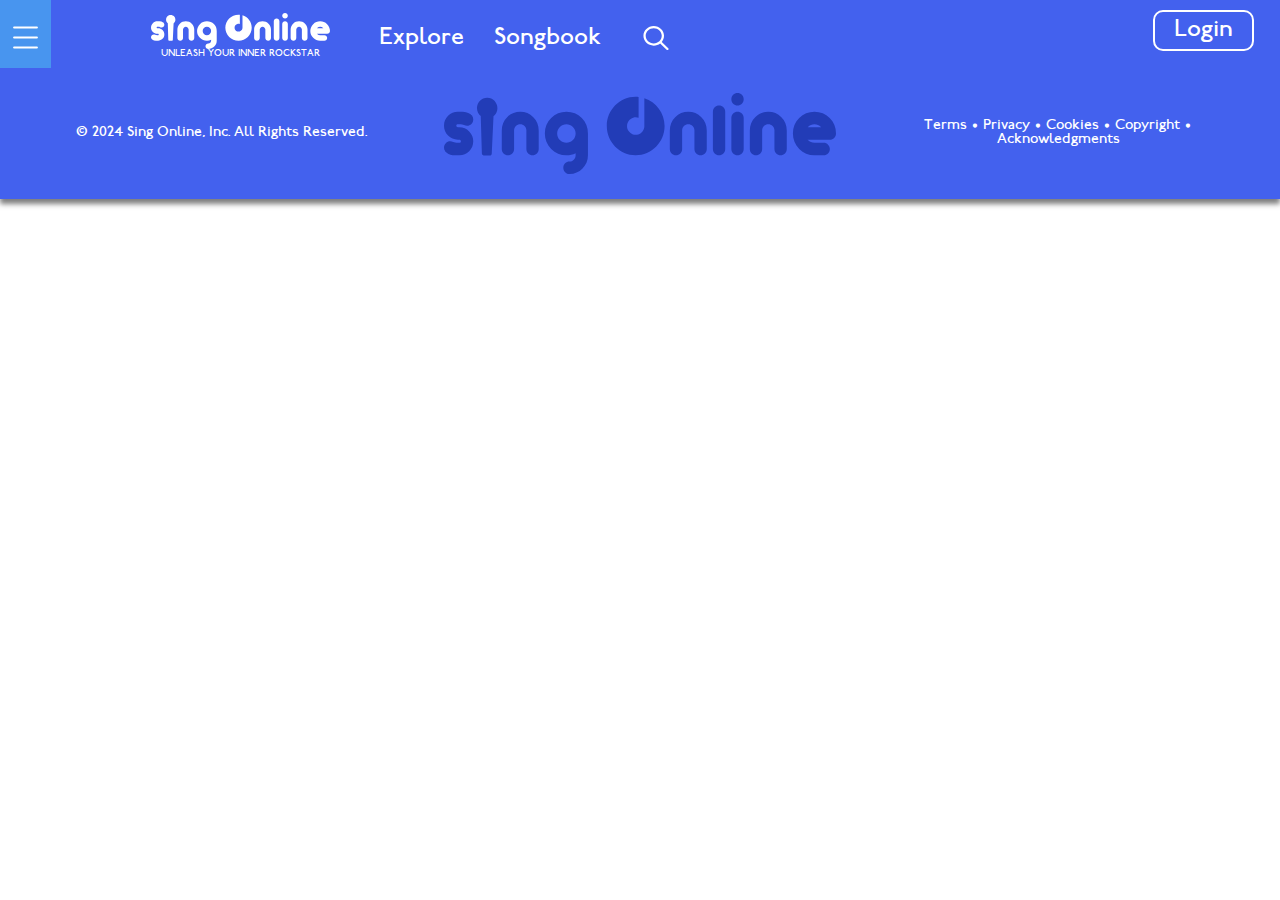
==== albums.html @ 4e918cba "explore" ====
<!DOCTYPE html>
<html lang="en">
<head>
    <meta charset="UTF-8">
    <meta name="viewport" content="width=device-width, initial-scale=1.0">
    <title>Explore</title>
    <link rel="stylesheet" href="assets/css/scss/main.css">
    <script src="assets/js/index.js" defer></script>
</head>
<body>
    <header>
        <nav>
            <div class="menu">
                <img src="assets/images/icons/menu.svg" id="menuIcon" alt="">
                <div class="togglemenu" id="togglemenu">
                    <img src="assets/images/icons/cancel.svg" id="closeMenu" alt="">
                    <div class="links">
                        <a class="disable" href="explore.html">Explore</a>
                        <a class="disable" href="songbook.html">Songbook</a>
                        <div>
                        <a  href="artists.html">All Artists</a>
                        <a  href="songs.html">All Songs</a>
                        <a  href="albums.html">All Albums</a>
                </div>
                    </div>
                </div>
            </div>
            <div class="headerlogo">
                <a href="index.html"><img src="assets/images/logo.svg" alt=""></a>
                <h2>UNLEASH YOUR INNER ROCKSTAR</h2>
            </div>
            <div class="navigation">
                <a href="">Explore</a>
                <a href="">Songbook</a>
                <img id="search" src="assets/images/icons/search white.svg" alt="">
                <input type="text" id="searchbar" class="search-bar" placeholder="Search...">
            </div>
            <div class="login">
                <button>Login</button>
            </div>
        </nav>
    </header>
    <main>

    </main>
    <footer>
        <p>© 2024 Sing Online, Inc. All Rights Reserved.</p>
        <img src="assets/images/logoBlue.svg" alt="">
        <p>Terms • Privacy • Cookies • Copyright • Acknowledgments</p>
    </footer>
</body>
</html>
---- assets/css/scss/main.css ----
main, main .hero, main .fun h3, main .fun h4, main .fun .buttonBox button, main .bubbles, main .artists, main .artists button, footer p, header nav, header nav .headerlogo h2, header nav .navigation .search-bar, header nav .login button {
  font-family: "normal", serif;
}

main .heading h2, main .fun h2, main .bubbles h2, main .bubbles .gridTwo h3, main .artists h2, main .artists .gridThree h3 {
  font-family: "heavy", serif;
}

main .hero {
  background: rgb(54, 82, 215);
  background: linear-gradient(106deg, rgb(54, 82, 215) 0%, rgb(114, 9, 183) 100%);
}

main .fun, main .artists {
  background: rgb(54, 82, 215);
  background: linear-gradient(180deg, rgb(54, 82, 215) 0%, rgb(58, 12, 163) 70%);
}

main .containers {
  background: rgb(114, 9, 183);
  background: linear-gradient(45deg, rgb(114, 9, 183) 0%, rgb(54, 82, 215) 100%);
}

footer, header {
  box-shadow: 0px 5px 5px 0px rgba(84, 84, 84, 0.75);
  -webkit-box-shadow: 0px 5px 5px 0px rgba(84, 84, 84, 0.75);
  -moz-box-shadow: 0px 5px 5px 0px rgba(84, 84, 84, 0.75);
}

main .fun {
  box-shadow: inset 0px -4px 5px 0px rgba(0, 0, 0, 0.75);
}

main .hero, main .artists {
  box-shadow: inset 0px 4px 5px 0px rgba(0, 0, 0, 0.75);
}

header nav {
  background-color: #4361EE;
  display: flex;
  flex-direction: row;
  justify-content: space-between;
  position: relative;
}
header nav .menu {
  background-color: #4895EF;
}
header nav .menu img {
  width: 5vw;
  padding: 5vw;
  margin-top: 2vw;
}
header nav .headerlogo img {
  width: 45vw;
  padding-top: 2vw;
}
header nav .headerlogo h2 {
  font-weight: 300;
  font-size: 3vw;
  color: #FFFFFF;
  margin-top: 0;
  text-align: center;
}
header nav .navigation a {
  color: #FFFFFF;
  text-decoration: none;
  font-weight: 500;
  display: none;
}
header nav .navigation img {
  width: 7vw;
  margin-top: 5vw;
  margin-left: 4vw;
  margin-right: 0;
  cursor: pointer;
}
header nav .navigation .search-bar {
  font-size: 5vw;
  display: none;
  padding: 2vw;
  position: absolute;
  width: 50vw;
  left: 25%;
  top: 100%;
  border-radius: 8px;
  border: solid 2px #3A0CA3;
}
header nav .login button {
  margin-top: 4vw;
  padding: 1vw 2vw;
  border: solid white 2px;
  border-radius: 5px;
  background-color: #4361EE;
  color: #FFFFFF;
  font-size: 5vw;
  margin-right: 2vw;
  margin-left: 0;
}
header nav .login button:hover {
  background-color: #FFFFFF;
  color: #4361EE;
}
@media (min-width: 800px) {
  header nav .menu img {
    width: 4vw;
    padding: 2vw;
    margin-top: 1vw;
  }
  header nav .headerlogo {
    width: -moz-fit-content;
    width: fit-content;
  }
  header nav .headerlogo img {
    width: 25vw;
    margin: auto;
    display: block;
  }
  header nav .headerlogo h2 {
    font-size: 1.7vw;
    text-align: center;
  }
  header nav .navigation {
    width: -moz-fit-content;
    width: fit-content;
    margin-right: 8vw;
  }
  header nav .navigation a {
    display: inline-block;
    font-size: 3vw;
    padding: 1vw;
    margin-top: 0;
  }
  header nav .navigation img {
    width: 3vw;
    padding: 2vw;
    margin: 0;
    margin-top: 2vw;
    margin-bottom: -2.5vw;
  }
  header nav .navigation .search-bar {
    font-size: 2vw;
    padding: 1.5vw;
    width: 40vw;
    left: 30%;
  }
  header nav .login button {
    font-size: 3vw;
    border-width: 4px;
    border-radius: 10px;
    padding: 1vw 3vw;
    margin-top: 2vw;
    padding-bottom: 1.2vw;
  }
}
@media (min-width: 1100px) {
  header nav .menu img {
    width: 2vw;
    margin-top: 1vw;
    padding: 1vw;
  }
  header nav .headerlogo {
    margin-left: -20vw;
    margin-top: -1vw;
  }
  header nav .headerlogo img {
    width: 14vw;
  }
  header nav .headerlogo h2 {
    font-size: 0.8vw;
  }
  header nav .navigation {
    margin-left: -25vw;
    margin-top: -2vw;
  }
  header nav .navigation a {
    font-size: 2vw;
  }
  header nav .navigation img {
    width: 2vw;
  }
  header nav .navigation .search-bar {
    top: 25%;
    padding: 0.7vw;
    font-size: 1.5vw;
    border-radius: 20px;
    width: 25vw;
    left: 54%;
  }
  header nav .login button {
    font-size: 2vw;
    padding: 0.5vw 1.5vw;
    margin-top: 0.8vw;
    border-width: 2px;
  }
}
@media (min-width: 1400px) {
  header nav .menu img {
    width: 1.5vw;
    padding: 1vw;
    margin-top: 0.8vw;
  }
  header nav .headerlogo {
    margin-left: -40vw;
  }
  header nav .headerlogo img {
    width: 12vw;
  }
  header nav .headerlogo h2 {
    font-size: 0.7vw;
  }
  header nav .navigation {
    margin-top: -2.2vw;
    margin-left: -40vw;
  }
  header nav .navigation a {
    font-size: 1.4vw;
  }
  header nav .navigation img {
    width: 1.6vw;
  }
  header nav .navigation .search-bar {
    font-size: 1.3vw;
    padding: 0.5vw;
    left: 41%;
  }
  header nav .login button {
    font-size: 1.4vw;
    padding: 0.3vw 1vw;
    margin-top: 1vw;
    border-width: 3px;
  }
}

footer {
  background-color: #4361EE;
  display: grid;
  align-items: center;
  justify-content: center;
  gap: 5vw;
  grid-template-columns: repeat(3, 1fr);
  grid-template-rows: repeat(1, 1fr);
  text-align: center;
}
footer img {
  width: 100%;
}
footer p {
  color: #FFFFFF;
  font-size: 3vw;
}
@media (min-width: 800px) {
  footer p {
    font-size: 2vw;
  }
}
@media (min-width: 1100px) {
  footer {
    padding: 2vw 2vw;
    gap: 2vw;
    text-align: center;
  }
  footer p {
    font-size: 1.2vw;
  }
}
@media (min-width: 1400px) {
  footer {
    gap: 3vw;
  }
  footer p {
    font-size: 1.1vw;
  }
}

.togglemenu {
  display: none;
  position: absolute;
  background-color: #4895EF;
}
.togglemenu .links {
  width: 100vw;
  display: flex;
  flex-direction: column;
}
.togglemenu .links a {
  color: #FFFFFF;
  text-decoration: none;
  font-size: 6vw;
  padding: 1vw 0 1vw 6vw;
}
.togglemenu .links div {
  display: flex;
  flex-direction: column;
  background-color: #223CB7;
  padding-bottom: 5vw;
}
@media (min-width: 800px) {
  .togglemenu {
    filter: drop-shadow(1px 1px 15px rgba(0, 0, 0, 0.5490196078));
  }
  .togglemenu .links {
    width: 70vw;
  }
  .togglemenu .links div {
    display: flex;
    flex-direction: row;
    padding-top: 2vw;
    padding-bottom: 2vw;
  }
  .togglemenu .links .disable {
    display: none;
  }
  .togglemenu .links a {
    font-size: 3vw;
  }
}
@media (min-width: 1100px) {
  .togglemenu .links {
    width: 50vw;
  }
  .togglemenu .links a {
    font-size: 2vw;
  }
}
@media (min-width: 1400px) {
  .togglemenu .links {
    width: 35vw;
  }
  .togglemenu .links a {
    font-size: 1.5vw;
    padding: 0.5vw 2vw;
  }
}

main .hero .logo {
  width: 70%;
  display: block;
  margin: auto;
  padding-top: 10vw;
}
main .hero h2 {
  text-align: center;
  font-size: 3vw;
  color: #FFFFFF;
  font-weight: 300;
}
main .hero .sw {
  width: 90%;
  display: block;
  margin: auto;
  padding-bottom: 10vw;
}
main .fun {
  padding-top: 2vw;
  padding-bottom: 12vw;
  margin: auto;
  color: #FFFFFF;
}
main .fun h2 {
  text-align: center;
  font-size: 6vw;
}
main .fun h3 {
  text-align: center;
  font-size: 4vw;
  font-weight: 300;
  margin-top: -3vw;
  margin-bottom: 8vw;
}
main .fun .gridOne {
  display: grid;
  align-items: center;
  justify-content: center;
  gap: 2vw;
  grid-template-columns: repeat(2, 1fr);
  grid-template-rows: repeat(2, 1fr);
  text-align: center;
  margin: 4vw 5vw;
}
main .fun .gridOne h2 {
  font-size: 5vw;
  margin-top: 0;
}
main .fun .gridOne h3 {
  font-size: 4vw;
  font-weight: 400;
  margin-top: -3vw;
}
main .fun .gridOne img {
  width: 100%;
}
main .fun .gridOne .stats {
  display: flex;
  width: 25vw;
  justify-content: space-between;
  margin: auto;
  margin-top: -10vw;
}
main .fun .gridOne .stats img {
  width: 3vw;
  margin-left: -2vw;
}
main .fun .gridOne .stats h4 {
  font-size: 4vw;
  font-weight: 300;
}
main .fun .buttonBox button {
  background-color: transparent;
  border: solid 2px #FFFFFF;
  border-radius: 5px;
  padding: 1vw 3vw;
  font-size: 4vw;
  margin: auto;
  display: block;
}
main .fun .buttonBox button a {
  color: #FFFFFF;
  text-decoration: none;
}
main .fun .buttonBox button a:hover {
  color: #3A0CA3;
}
main .fun .buttonBox button:hover {
  background-color: #FFFFFF;
  color: #3A0CA3;
}
main .bubbles {
  text-align: center;
  padding: 5vw 0;
}
main .bubbles h2 {
  color: #3A0CA3;
  font-size: 6vw;
  margin-bottom: 1vw;
}
main .bubbles h3 {
  font-size: 3.5vw;
  font-weight: 400;
  color: #4895EF;
  margin-top: 0;
}
main .bubbles .gridTwo {
  display: grid;
  align-items: center;
  justify-content: center;
  gap: 5vw;
  grid-template-columns: repeat(1, 1fr);
  grid-template-rows: repeat(3, 1fr);
  text-align: center;
  margin: 4vw 15vw;
}
main .bubbles .gridTwo img {
  width: 100%;
}
main .bubbles .gridTwo h3 {
  color: #000000;
  margin-bottom: 0.5vw;
}
main .bubbles .gridTwo h4 {
  font-weight: 300;
  color: #5B5B5B;
  margin-top: 0;
}
main .artists {
  text-align: center;
  padding: 4vw;
  color: #FFFFFF;
}
main .artists h2 {
  text-align: center;
  font-size: 6vw;
}
main .artists h3 {
  text-align: center;
  font-size: 4vw;
  font-weight: 300;
  margin-top: -3vw;
  margin-bottom: 8vw;
}
main .artists .gridThree {
  display: grid;
  align-items: center;
  justify-content: center;
  gap: 5vw;
  grid-template-columns: repeat(2, 1fr);
  grid-template-rows: repeat(2, 1fr);
  text-align: center;
}
main .artists .gridThree img {
  width: 100%;
}
main .artists .gridThree h3 {
  margin-top: 0;
  font-size: 4vw;
}
main .artists button {
  background-color: transparent;
  border: solid 2px #FFFFFF;
  border-radius: 5px;
  padding: 1vw 3vw;
  font-size: 4vw;
  margin: auto;
  display: block;
}
main .artists button a {
  color: #FFFFFF;
  text-decoration: none;
}
main .artists button a:hover {
  color: #3A0CA3;
}
main .artists button:hover {
  background-color: #FFFFFF;
}
@media (min-width: 800px) {
  main .hero .logo {
    width: 60vw;
  }
  main .hero h2 {
    font-size: 2.2vw;
  }
  main .hero .sw {
    width: 70%;
  }
  main .fun {
    padding: 6vw 1vw;
  }
  main .fun h2 {
    font-size: 4vw;
  }
  main .fun h3 {
    font-size: 3vw;
  }
  main .fun .gridOne {
    display: grid;
    align-items: center;
    justify-content: center;
    gap: 5vw;
    grid-template-columns: repeat(2, 1fr);
    grid-template-rows: repeat(2, 1fr);
    text-align: center;
    padding: 1vw 10vw;
  }
  main .fun .gridOne h2 {
    font-size: 4vw;
  }
  main .fun .gridOne h3 {
    font-size: 3vw;
  }
  main .fun .gridOne .stats {
    width: 18vw;
  }
  main .fun .gridOne .stats h4 {
    font-size: 2.5vw;
  }
  main .fun .gridOne .stats img {
    width: 2.3vw;
    margin-left: -3vw;
  }
  main .fun .buttonBox button {
    font-size: 2.5vw;
  }
  main .bubbles h2 {
    font-size: 4vw;
  }
  main .bubbles h3 {
    font-size: 2.8vw;
  }
  main .bubbles .gridTwo {
    display: grid;
    align-items: center;
    justify-content: center;
    gap: 2vw;
    grid-template-columns: repeat(3, 1fr);
    grid-template-rows: repeat(1, 1fr);
    text-align: center;
    margin: 4vw 4vw;
  }
  main .bubbles .gridTwo h3 {
    font-size: 2vw;
  }
  main .bubbles .gridTwo h4 {
    font-size: 2vw;
  }
  main .artists {
    padding: 6vw 1vw;
  }
  main .artists h2 {
    font-size: 4vw;
  }
  main .artists h3 {
    font-size: 3vw;
  }
  main .artists .gridThree {
    display: grid;
    align-items: center;
    justify-content: center;
    gap: 5vw;
    grid-template-columns: repeat(2, 1fr);
    grid-template-rows: repeat(2, 1fr);
    text-align: center;
    padding: 1vw 10vw;
  }
  main .artists .gridThree h3 {
    margin-bottom: 3vw;
  }
  main .artists button {
    font-size: 2.5vw;
  }
}
@media (min-width: 1100px) {
  main .hero .logo {
    width: 45vw;
    padding-top: 5vw;
  }
  main .hero h2 {
    font-size: 2vw;
    margin-top: 0;
  }
  main .hero .sw {
    width: 60vw;
    padding-bottom: 5vw;
  }
  main .fun {
    padding: 4vw 0;
  }
  main .fun h2 {
    font-size: 3.5vw;
  }
  main .fun h3 {
    font-size: 3vw;
  }
  main .fun .gridOne {
    display: grid;
    align-items: center;
    justify-content: center;
    gap: 3vw;
    grid-template-columns: repeat(4, 1fr);
    grid-template-rows: repeat(1, 1fr);
    text-align: center;
    padding: 1vw 5vw;
    margin: 0;
    margin-top: -3vw;
  }
  main .fun .gridOne h2 {
    font-size: 2.5vw;
  }
  main .fun .gridOne h3 {
    font-size: 2vw;
    margin-top: -2vw;
  }
  main .fun .gridOne .stats {
    width: 15vw;
    text-align: center;
  }
  main .fun .gridOne .stats h4 {
    font-size: 2vw;
  }
  main .fun .gridOne .stats img {
    width: 1.9vw;
    margin-left: -2.5vw;
  }
  main .fun .buttonBox button {
    font-size: 2vw;
    border-width: 4px;
  }
  main .bubbles {
    padding: 2vw 0;
  }
  main .bubbles h2 {
    font-size: 3.5vw;
  }
  main .bubbles h3 {
    font-size: 2.2vw;
  }
  main .bubbles .gridTwo {
    gap: 6vw;
    padding: 2vw 2vw;
    margin: 2vw 2vw;
  }
  main .artists {
    padding: 4vw 0;
  }
  main .artists h2 {
    font-size: 3.5vw;
  }
  main .artists h3 {
    font-size: 3vw;
  }
  main .artists .gridThree {
    display: grid;
    align-items: center;
    justify-content: center;
    gap: 3vw;
    grid-template-columns: repeat(4, 1fr);
    grid-template-rows: repeat(1, 1fr);
    text-align: center;
    padding: 1vw 5vw;
    margin: 0;
    margin-top: -3vw;
  }
  main .artists .gridThree h3 {
    font-size: 2vw;
  }
  main .artists button {
    font-size: 2vw;
    border-width: 4px;
  }
}
@media (min-width: 1400px) {
  main .hero .logo {
    width: 30vw;
    padding-top: 3vw;
  }
  main .hero h2 {
    font-size: 1.5vw;
  }
  main .hero .sw {
    width: 50vw;
    padding-bottom: 3vw;
  }
  main .fun {
    padding: 3vw 2vw;
  }
  main .fun h2 {
    font-size: 2.5vw;
  }
  main .fun h3 {
    font-size: 2vw;
    margin-top: -2vw;
  }
  main .fun .gridOne {
    margin-top: -5vw;
    padding: 1vw 16vw;
  }
  main .fun .gridOne h2 {
    font-size: 1.9vw;
  }
  main .fun .gridOne h3 {
    font-size: 1.5vw;
    margin-top: -1.5vw;
  }
  main .fun .gridOne .stats {
    margin-top: -9.5vw;
    width: 10vw;
  }
  main .fun .gridOne .stats h4 {
    font-size: 1.5vw;
  }
  main .fun .gridOne .stats img {
    width: 1.4vw;
    margin-left: -0.5vw;
  }
  main .fun .buttonBox button {
    font-size: 1.5vw;
  }
  main .bubbles h2 {
    font-size: 2.5vw;
  }
  main .bubbles h3 {
    font-size: 2vw;
  }
  main .bubbles .gridTwo {
    padding: 2vw 14vw;
    gap: 3vw;
  }
  main .bubbles .gridTwo h3 {
    font-size: 1.5vw;
  }
  main .bubbles .gridTwo h4 {
    font-size: 1.3vw;
  }
  main .artists {
    padding: 2vw 2vw;
  }
  main .artists h2 {
    font-size: 2.5vw;
  }
  main .artists h3 {
    font-size: 2vw;
    margin-top: -2vw;
    margin-bottom: 5vw;
  }
  main .artists .gridThree {
    padding: 1vw 16vw;
  }
  main .artists .gridThree h3 {
    font-size: 1.5vw;
  }
  main .artists button {
    font-size: 1.5vw;
  }
}

main .heading {
  text-align: center;
  padding: 2vw;
}
main .heading h2 {
  color: #3A0CA3;
  font-size: 7vw;
}
main .heading h3 {
  color: #5B5B5B;
  font-size: 4vw;
}
main .containers {
  overflow-x: auto;
  margin: 5vw 0;
  text-align: center;
  padding: 0 5vw;
}
main .containers h2 {
  text-align: left;
  color: #FFFFFF;
}
main .containers div {
  display: grid;
  align-items: center;
  justify-content: center;
  gap: 3vw;
  grid-template-columns: repeat(4, 1fr);
  grid-template-rows: repeat(1, 1fr);
  text-align: center;
  width: -moz-fit-content;
  width: fit-content;
}
main .containers div div {
  display: flex;
  flex-direction: column;
}
main .containers div div h3 {
  color: #FFFFFF;
  font-size: 4.5vw;
  margin-top: 0;
}
main .containers div div h4 {
  color: #FFFFFF;
  font-weight: 100;
  margin-top: -5vw;
}
main .containers div div .stats2 {
  display: flex;
  flex-direction: row;
  color: #FFFFFF;
  margin-top: -10vw;
}
main .containers div div .stats2 h5 {
  font-size: 3vw;
  margin-right: -1vw;
}
main .containers div div .stats2 img {
  width: 3vw;
}
@media (min-width: 800px) {
  main .heading {
    padding: 1vw 10vw;
  }
  main .heading h2 {
    font-size: 4vw;
  }
  main .heading h3 {
    font-size: 3vw;
  }
  main .containers h2 {
    font-size: 4vw;
  }
  main .containers div {
    gap: 1vw;
  }
  main .containers div div h3 {
    font-size: 3vw;
  }
  main .containers div div h4 {
    font-size: 2vw;
    margin-top: -3vw;
  }
  main .containers div div .stats2 {
    margin-top: -5vw;
  }
  main .containers div div .stats2 h5 {
    font-size: 2vw;
    margin-right: -0.5vw;
  }
  main .containers div div .stats2 img {
    width: 2vw;
  }
}
@media (min-width: 1100px) {
  main .heading h2 {
    font-size: 3.5vw;
  }
  main .heading h3 {
    font-size: 2vw;
    margin-top: -1vw;
  }
  main .containers h2 {
    font-size: 3vw;
  }
  main .containers div {
    gap: 3vw;
  }
  main .containers div div h3 {
    font-size: 2.2vw;
    margin-top: -2vw;
  }
  main .containers div div h4 {
    font-size: 1.8vw;
    margin-top: -5vw;
  }
  main .containers div div .stats2 {
    margin-top: -8vw;
  }
  main .containers div div .stats2 h5 {
    font-size: 1.8vw;
    margin-right: -2vw;
  }
}
@media (min-width: 1400px) {
  main .heading {
    padding: 0.5vw;
  }
  main .heading h2 {
    font-size: 3vw;
  }
  main .heading h3 {
    font-size: 1.5vw;
  }
  main .containers {
    margin: 2vw 0;
  }
  main .containers h2 {
    font-size: 2vw;
  }
  main .containers div {
    gap: 3.5vw;
    padding: 0 7vw;
  }
  main .containers div div {
    padding: 0;
  }
  main .containers div div h3 {
    font-size: 1.8vw;
    margin-top: -2.5vw;
  }
  main .containers div div h4 {
    font-size: 1.5vw;
  }
  main .containers div div .stats2 {
    margin-top: -7vw;
    gap: 1.5vw;
  }
  main .containers div div .stats2 h5 {
    font-size: 1.2vw;
    margin-right: -1vw;
  }
  main .containers div div .stats2 img {
    width: 1.4vw;
  }
}

@font-face {
  font-family: "heavy";
  src: url("../scss/fonts/P22 Underground W01 Heavy.ttf") format("truetype");
  font-weight: normal;
  font-style: normal;
}
@font-face {
  font-family: "normal";
  src: url("../scss/fonts/P22 Johnston Underground Regular.ttf") format("truetype");
  font-weight: normal;
  font-style: normal;
}
body {
  margin: auto;
}
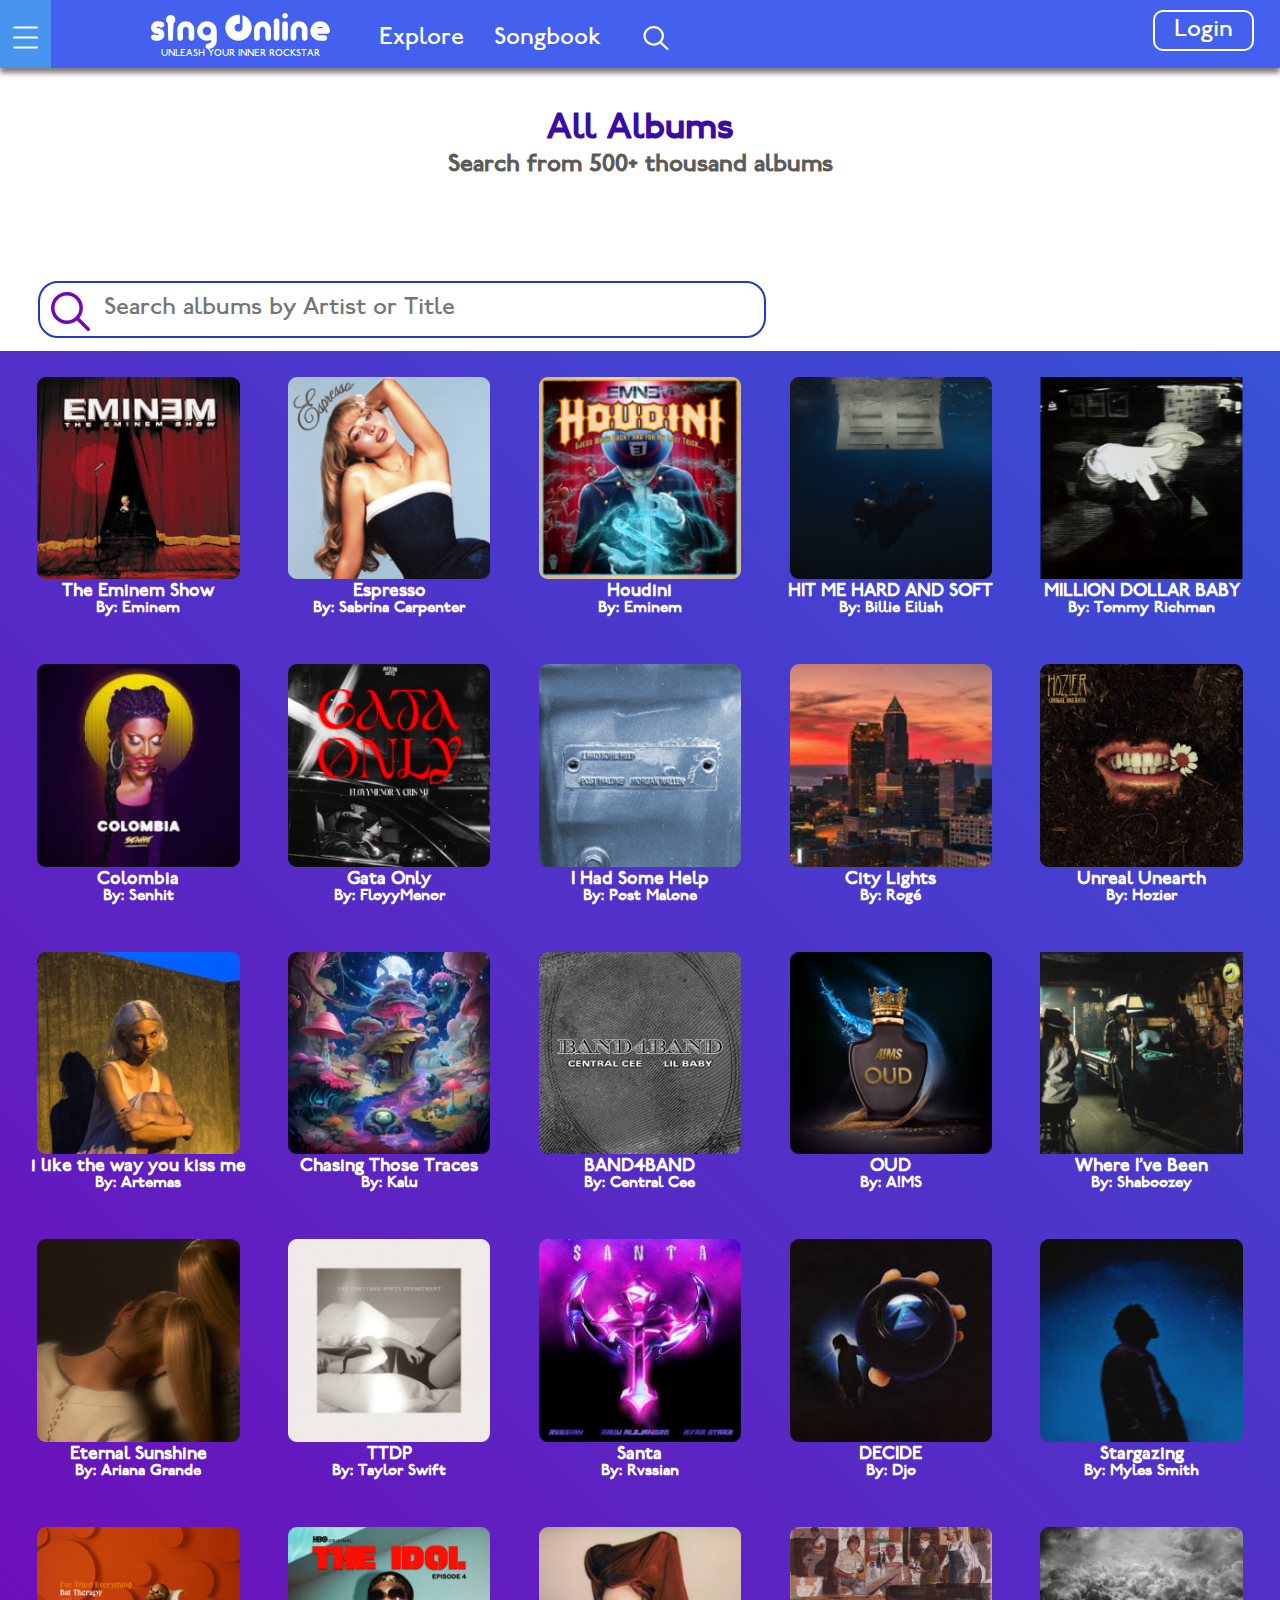
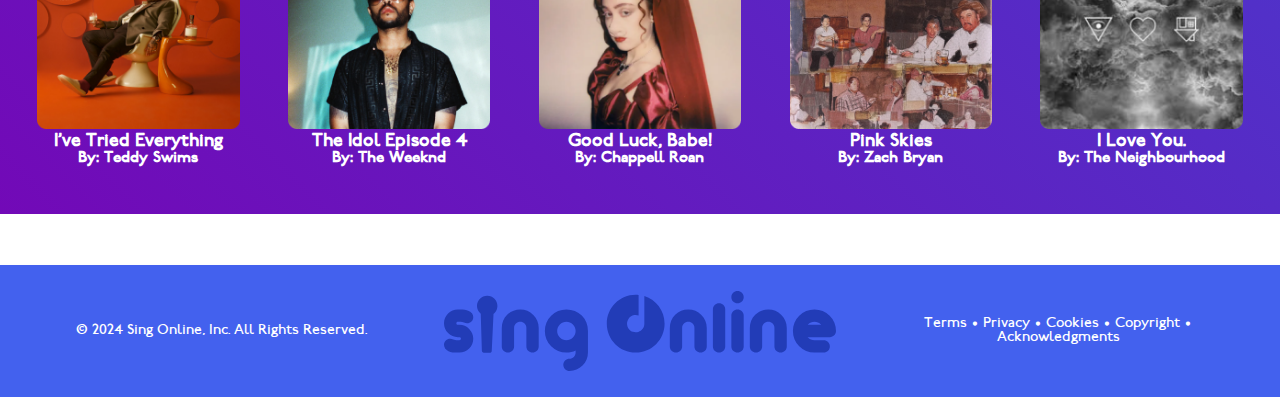
==== commit e435b606: "final" ====
--- a/albums.html
+++ b/albums.html
@@ -3,7 +3,8 @@
 <head>
     <meta charset="UTF-8">
     <meta name="viewport" content="width=device-width, initial-scale=1.0">
-    <title>Explore</title>
+    <title>Albums</title>
+        <link rel="icon" type="image/png" href="./assets/images/icons/favicon.svg">
     <link rel="stylesheet" href="assets/css/scss/main.css">
     <script src="assets/js/index.js" defer></script>
 </head>
@@ -30,8 +31,8 @@
                 <h2>UNLEASH YOUR INNER ROCKSTAR</h2>
             </div>
             <div class="navigation">
-                <a href="">Explore</a>
-                <a href="">Songbook</a>
+                <a href="explore.html">Explore</a>
+                <a href="songbook.html">Songbook</a>
                 <img id="search" src="assets/images/icons/search white.svg" alt="">
                 <input type="text" id="searchbar" class="search-bar" placeholder="Search...">
             </div>
@@ -41,7 +42,141 @@
         </nav>
     </header>
     <main>
-
+        <section class="text">
+            <h2>All Albums</h2>
+            <h3>Search from 500+ thousand albums</h3>
+        </section>
+        <section class="searcher">
+            <img src="assets/images/icons/purpleserach.svg" alt="">
+            <input type="text" placeholder="Search albums by Artist or Title">
+        </section>
+        <section class="gridfour">
+            <div>
+                <img src="assets/images/albums/theeminemshow.png" alt="">
+                <h3>The Eminem Show</h3>
+                <h4>By: Eminem</h4>
+            </div>
+            <div>
+                <img src="assets/images/albums/espresso.png" alt="">
+                <h3>Espresso</h3>
+                <h4>By: Sabrina Carpenter</h4>
+            </div>
+            <div>
+                <img src="assets/images/albums/houdini.png" alt="">
+                <h3>Houdini</h3>
+                <h4>By: Eminem</h4>
+            </div>
+            <div>
+                <img src="assets/images/albums/hitmehardandsoft.png" alt="">
+                <h3>HIT ME HARD AND SOFT</h3>
+                <h4>By: Billie Eilish</h4>
+            </div>
+            <div>
+                <img src="assets/images/albums/milliondollarbaby.png" alt="">
+                <h3>MILLION DOLLAR BABY</h3>
+                <h4>By: Tommy Richman</h4>
+            </div>
+            <div>
+                <img src="assets/images/albums/colombia.png" alt="">
+                <h3>Colombia</h3>
+                <h4>By: Senhit</h4>
+            </div>
+            <div>
+                <img src="assets/images/albums/gataonly.png" alt="">
+                <h3>Gata Only</h3>
+                <h4>By: FloyyMenor</h4>
+            </div>
+            <div>
+                <img src="assets/images/albums/ihadsomehelp.png" alt="">
+                <h3>I Had Some Help</h3>
+                <h4>By: Post Malone</h4>
+            </div>
+            <div>
+                <img src="assets/images/albums/citylights.png" alt="">
+                <h3>City Lights</h3>
+                <h4>By: Rogé</h4>
+            </div>
+            <div>
+                <img src="assets/images/albums/unrealunearth.png" alt="">
+                <h3>Unreal Unearth</h3>
+                <h4>By: Hozier</h4>
+            </div>
+            <div>
+                <img src="assets/images/albums/ilikethewayyoukissme.png" alt="">
+                <h3>i like the way you kiss me</h3>
+                <h4>By: Artemas</h4>
+            </div>
+            <div>
+                <img src="assets/images/albums/chasingthosetraces.png" alt="">
+                <h3>Chasing Those Traces</h3>
+                <h4>By: Kalu</h4>
+            </div>
+            <div>
+                <img src="assets/images/albums/band4band.png" alt="">
+                <h3>BAND4BAND</h3>
+                <h4>By: Central Cee</h4>
+            </div>
+            <div>
+                <img src="assets/images/albums/oud.png" alt="">
+                <h3>OUD</h3>
+                <h4>By: A!MS</h4>
+            </div>
+            <div>
+                <img src="assets/images/albums/where i've been.png" alt="">
+                <h3>Where I've Been</h3>
+                <h4>By: Shaboozey</h4>
+            </div>
+            <div>
+                <img src="assets/images/albums/eternalsunshine.png" alt="">
+                <h3>Eternal Sunshine</h3>
+                <h4>By: Ariana Grande</h4>
+            </div>
+            <div>
+                <img src="assets/images/albums/ttpd.png" alt="">
+                <h3>TTDP</h3>
+                <h4>By: Taylor Swift</h4>
+            </div>
+            <div>
+                <img src="assets/images/albums/santa.png" alt="">
+                <h3>Santa</h3>
+                <h4>By: Rvssian</h4>
+            </div>
+            <div>
+                <img src="assets/images/albums/decide.png" alt="">
+                <h3>DECIDE</h3>
+                <h4>By: Djo</h4>
+            </div>
+            <div>
+                <img src="assets/images/albums/stargazing.png" alt="">
+                <h3>Stargazing</h3>
+                <h4>By: Myles Smith</h4>
+            </div>
+            <div>
+                <img src="assets/images/albums/ivetriedeverything.png" alt="">
+                <h3>I've Tried Everything</h3>
+                <h4>By: Teddy Swims</h4>
+            </div>
+            <div>
+                <img src="assets/images/albums/theidolepisode4.png" alt="">
+                <h3>The Idol Episode 4</h3>
+                <h4>By: The Weeknd</h4>
+            </div>
+            <div>
+                <img src="assets/images/albums/goodluckbabe.png" alt="">
+                <h3>Good Luck, Babe!</h3>
+                <h4>By: Chappell Roan</h4>
+            </div>
+            <div>
+                <img src="assets/images/albums/pinkskies.png" alt="">
+                <h3>Pink Skies</h3>
+                <h4>By: Zach Bryan</h4>
+            </div>
+            <div>
+                <img src="assets/images/albums/iloveyou.png" alt="">
+                <h3>I Love You.</h3>
+                <h4>By: The Neighbourhood</h4>
+            </div>
+        </section>
     </main>
     <footer>
         <p>© 2024 Sing Online, Inc. All Rights Reserved.</p>
--- a/assets/css/scss/main.css
+++ b/assets/css/scss/main.css
@@ -1,4 +1,8 @@
-main, main .hero, main .fun h3, main .fun h4, main .fun .buttonBox button, main .bubbles, main .artists, main .artists button, footer p, header nav, header nav .headerlogo h2, header nav .navigation .search-bar, header nav .login button {
+main .searcher input::-moz-placeholder {
+  font-family: "normal", serif;
+}
+
+main .searcher input::placeholder, main, main .hero, main .fun h3, main .fun h4, main .fun .buttonBox button, main .bubbles, main .artists, main .artists button, footer p, header nav, header nav .headerlogo h2, header nav .navigation .search-bar, header nav .login button {
   font-family: "normal", serif;
 }
 
@@ -16,7 +20,7 @@
   background: linear-gradient(180deg, rgb(54, 82, 215) 0%, rgb(58, 12, 163) 70%);
 }
 
-main .containers {
+main .gridfour, main .containers {
   background: rgb(114, 9, 183);
   background: linear-gradient(45deg, rgb(114, 9, 183) 0%, rgb(54, 82, 215) 100%);
 }
@@ -276,6 +280,7 @@
   display: none;
   position: absolute;
   background-color: #4895EF;
+  z-index: 9999;
 }
 .togglemenu .links {
   width: 100vw;
@@ -927,20 +932,21 @@
     font-size: 1.5vw;
   }
   main .containers {
-    margin: 2vw 0;
+    margin: 3vw 0;
   }
   main .containers h2 {
     font-size: 2vw;
+    padding-left: 14vw;
   }
   main .containers div {
     gap: 3.5vw;
-    padding: 0 7vw;
+    padding: 0 13vw;
   }
   main .containers div div {
     padding: 0;
   }
   main .containers div div h3 {
-    font-size: 1.8vw;
+    font-size: 1.4vw;
     margin-top: -2.5vw;
   }
   main .containers div div h4 {
@@ -956,6 +962,174 @@
   }
   main .containers div div .stats2 img {
     width: 1.4vw;
+  }
+  main .containers:nth-child(5) {
+    margin-bottom: 6vw;
+  }
+}
+
+main .text {
+  text-align: center;
+  padding: 1vw 8vw;
+}
+main .text h2 {
+  color: #3A0CA3;
+  font-size: 8vw;
+}
+main .text h3 {
+  font-size: 5vw;
+  color: #5B5B5B;
+  margin-top: -4vw;
+}
+main .searcher {
+  position: relative;
+}
+main .searcher input {
+  padding: 2vw;
+  padding-left: 10vw;
+  width: 80%;
+  display: block;
+  margin: auto;
+  border-radius: 20px;
+  border: solid 2px #223CB7;
+}
+main .searcher input::-moz-placeholder {
+  font-size: 3.5vw;
+}
+main .searcher input::placeholder {
+  font-size: 3.5vw;
+}
+main .searcher img {
+  width: 5vw;
+  position: absolute;
+  left: 6%;
+  top: 20%;
+}
+main .gridfour {
+  display: grid;
+  align-items: center;
+  justify-content: center;
+  gap: 2vw;
+  grid-template-columns: repeat(2, 1fr);
+  grid-template-rows: repeat(6, 1fr);
+  text-align: center;
+  padding: 8vw 4vw;
+  margin: 8vw 0;
+  color: #FFFFFF;
+}
+main .gridfour img {
+  width: 90%;
+}
+main .gridfour h3 {
+  margin-top: 0;
+}
+main .gridfour h4 {
+  margin-top: -3vw;
+}
+@media (min-width: 800px) {
+  main .text h2 {
+    font-size: 5vw;
+  }
+  main .text h3 {
+    font-size: 3.5vw;
+    margin-top: -2vw;
+  }
+  main .searcher input {
+    width: 70%;
+  }
+  main .searcher img {
+    left: 11%;
+    width: 4vw;
+  }
+  main .gridfour {
+    margin: 4vw 0;
+    display: grid;
+    align-items: center;
+    justify-content: center;
+    gap: 2vw;
+    grid-template-columns: repeat(3, 1fr);
+    grid-template-rows: repeat(9, 1fr);
+    text-align: center;
+  }
+  main .gridfour h3 {
+    font-size: 2.5vw;
+  }
+  main .gridfour h4 {
+    margin-top: -1.5vw;
+  }
+}
+@media (min-width: 1100px) {
+  main .text h2 {
+    font-size: 3vw;
+  }
+  main .text h3 {
+    font-size: 2vw;
+  }
+  main .searcher {
+    margin-top: 5vw;
+  }
+  main .searcher input {
+    width: 50%;
+    margin-left: 3vw;
+    padding: 1.5vw;
+    padding-left: 5vw;
+  }
+  main .searcher input::-moz-placeholder {
+    font-size: 2vw;
+  }
+  main .searcher input::placeholder {
+    font-size: 2vw;
+  }
+  main .searcher img {
+    width: 3vw;
+    left: 4%;
+  }
+  main .gridfour {
+    display: grid;
+    align-items: center;
+    justify-content: center;
+    gap: 2vw;
+    grid-template-columns: repeat(5, 1fr);
+    grid-template-rows: repeat(5, 1fr);
+    text-align: center;
+    padding: 2vw 2vw;
+    margin-top: 1vw;
+  }
+  main .gridfour h3 {
+    font-size: 1.5vw;
+  }
+  main .gridfour h4 {
+    font-size: 1.3vw;
+  }
+}
+@media (min-width: 1400px) {
+  main .text h2 {
+    font-size: 2.5vw;
+  }
+  main .text h3 {
+    font-size: 1.5vw;
+    margin-top: -1vw;
+  }
+  main .searcher input {
+    width: 30%;
+    padding: 1vw;
+    padding-left: 4vw;
+    margin-left: 1vw;
+  }
+  main .searcher input::-moz-placeholder {
+    font-size: 1.4vw;
+  }
+  main .searcher input::placeholder {
+    font-size: 1.4vw;
+  }
+  main .searcher img {
+    width: 2vw;
+    left: 2%;
+  }
+  main .gridfour {
+    padding: 2vw 3vw;
+    margin-top: 1vw;
+    gap: 0.2vw;
   }
 }
 
